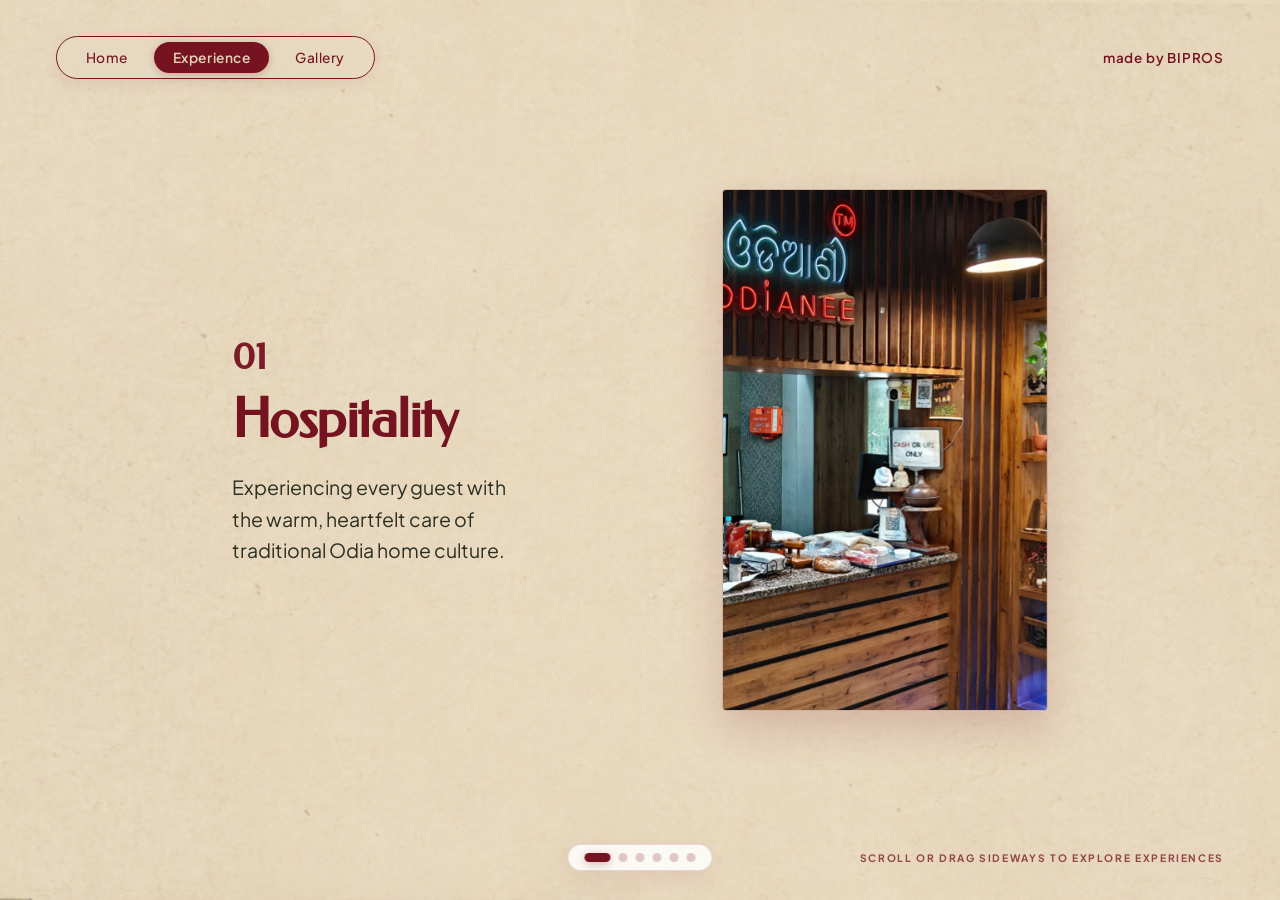
==== experience.html @ 998b528d "Launch Experience page and redirects Replaced the old Services flow with a new Experience page, upda" ====
<!DOCTYPE html>
<html lang="en">
<head>
  <meta charset="utf-8" />
  <meta name="viewport" content="width=device-width, initial-scale=1.0" />
  <title>Experience — ODIANEE Authentic Heritage Dining</title>
  <meta name="description" content="Discover ODIANEE's signature dining experiences, authentic Odia hospitality, heritage, art, and roots." />
  <link rel="icon" href="assets/logo.png" type="image/png" />

  <link rel="preconnect" href="https://fonts.googleapis.com" />
  <link href="https://fonts.googleapis.com/css2?family=Federo&family=Noto+Sans+Oriya:wght@400;500;600;700;800;900&family=Plus+Jakarta+Sans:wght@300;400;500;600;700;800&display=swap" rel="stylesheet" />

  <link rel="stylesheet" href="css/styles.css" />

  <script src="assets/libs/three.min.js"></script>
  <script src="assets/libs/gsap.min.js"></script>
  <script src="assets/libs/ScrollTrigger.min.js"></script>
</head>
<body>

  <header class="site-header">
    <div class="header-inner">
      <nav class="main-nav">
        <a href="index.html" class="nav-link" data-view="collection">Home</a>
        <a href="experience.html" class="nav-link active" data-view="history">Experience</a>
        <a href="gallery.html" class="nav-link" data-view="process">Gallery</a>
      </nav>
      <div class="header-credit">
        <a href="https://www.bipros.com/" target="_blank" rel="noopener noreferrer"><span>made by BIPROS</span></a>
      </div>
    </div>
  </header>

  <div id="app">
    
    <section id="view-history" class="view-layer active" aria-label="Experiences gallery">
      <div id="history-progress" class="history-progress"></div>

      <!-- 01: Hospitality -->
      <article class="scroll-section" data-index="0">
        <div class="section-wrapper">
          <div class="section-content">
            <p class="section-num">01</p>
            <div class="section-title-wrap">
              <h2 class="section-title">Hospitality</h2>
            </div>
            <div class="section-para-wrap">
              <p class="section-para">Experiencing every guest with the warm, heartfelt care of traditional Odia home culture.</p>
            </div>
          </div>
          <div class="section-image-box">
            <img class="section-img" src="assets/Middle/1.png" alt="Hospitality - ODIANEE" loading="eager" decoding="async" />
          </div>
        </div>
      </article>

      <!-- 02: Service -->
      <article class="scroll-section" data-index="1">
        <div class="section-wrapper">
          <div class="section-content">
            <p class="section-num">02</p>
            <div class="section-title-wrap">
              <h2 class="section-title">Service</h2>
            </div>
            <div class="section-para-wrap">
              <p class="section-para">Delivering attentive, seamless care rooted in genuine respect and comfort.</p>
            </div>
          </div>
          <div class="section-image-box">
            <img class="section-img" src="assets/Middle/2.png" alt="Service - ODIANEE" loading="lazy" decoding="async" />
          </div>
        </div>
      </article>

      <!-- 03: Heritage -->
      <article class="scroll-section" data-index="2">
        <div class="section-wrapper">
          <div class="section-content">
            <p class="section-num">03</p>
            <div class="section-title-wrap">
              <h2 class="section-title">Heritage</h2>
            </div>
            <div class="section-para-wrap">
              <p class="section-para">Celebrating centuries of Odia culinary traditions and cultural pride in every detail.</p>
            </div>
          </div>
          <div class="section-image-box">
            <img class="section-img" src="assets/Middle/3.png" alt="Heritage - ODIANEE" loading="lazy" decoding="async" />
          </div>
        </div>
      </article>

      <!-- 04: Art -->
      <article class="scroll-section" data-index="3">
        <div class="section-wrapper">
          <div class="section-content">
            <p class="section-num">04</p>
            <div class="section-title-wrap">
              <h2 class="section-title">Art</h2>
            </div>
            <div class="section-para-wrap">
              <p class="section-para">Showcasing the timeless beauty and rich artistic craftsmanship of Odisha.</p>
            </div>
          </div>
          <div class="section-image-box">
            <img class="section-img" src="assets/Middle/4.png" alt="Art - ODIANEE" loading="lazy" decoding="async" />
          </div>
        </div>
      </article>

      <!-- 05: Roots -->
      <article class="scroll-section" data-index="4">
        <div class="section-wrapper">
          <div class="section-content">
            <p class="section-num">05</p>
            <div class="section-title-wrap">
              <h2 class="section-title">Roots</h2>
            </div>
            <div class="section-para-wrap">
              <p class="section-para">Grounded in the authentic, earth-born flavors and age-old customs of the land.</p>
            </div>
          </div>
          <div class="section-image-box">
            <img class="section-img" src="assets/Middle/5.png" alt="Roots - ODIANEE" loading="lazy" decoding="async" />
          </div>
        </div>
      </article>

      <!-- 06: Coming Soon -->
      <article class="scroll-section" data-index="5">
        <div class="section-wrapper">
          <div class="section-content">
            <p class="section-num">06</p>
            <div class="section-title-wrap">
              <h2 class="section-title">Coming Soon...</h2>
            </div>
            <div class="section-para-wrap">
              <p class="section-para">Our journey of cultural revival continues to unfold. Stay tuned as we prepare to unveil our next immersive heritage chapter.</p>
            </div>
          </div>
          <div class="section-image-box section-image-empty">
            <div class="empty-frame-inner">
              <div class="empty-frame-corner top-left"></div>
              <div class="empty-frame-corner top-right"></div>
              <div class="empty-frame-corner bottom-left"></div>
              <div class="empty-frame-corner bottom-right"></div>
              <div class="empty-frame-icon-wrap">
                <svg viewBox="0 0 48 48" fill="none" xmlns="http://www.w3.org/2000/svg" style="width: 100%; height: 100%;">
                  <circle cx="24" cy="24" r="20" stroke="currentColor" stroke-width="1.5" stroke-dasharray="3 3"/>
                  <circle cx="24" cy="24" r="10" stroke="currentColor" stroke-width="1.2"/>
                  <circle cx="24" cy="24" r="3" fill="currentColor"/>
                  <path d="M24 4V44M4 24H44M10 10L38 38M10 38L38 10" stroke="currentColor" stroke-width="1" stroke-opacity="0.6"/>
                </svg>
              </div>
              <span class="empty-frame-tag">EXPERIENCE 06</span>
              <h3 class="empty-frame-title">Coming Soon</h3>
              <div class="empty-frame-divider"></div>
              <p class="empty-frame-sub">Curating our next heritage chapter</p>
            </div>
          </div>
        </div>
      </article>

    </section>
  </div>

  <nav class="experience-nav-pills" id="experience-nav-pills" aria-label="Experience slides">
    <button class="nav-pill-dot active" aria-label="01 Hospitality"></button>
    <button class="nav-pill-dot" aria-label="02 Service"></button>
    <button class="nav-pill-dot" aria-label="03 Heritage"></button>
    <button class="nav-pill-dot" aria-label="04 Art"></button>
    <button class="nav-pill-dot" aria-label="05 Roots"></button>
    <button class="nav-pill-dot" aria-label="06 Coming Soon"></button>
  </nav>

  <div id="transition-curtain" class="transition-curtain">
    <svg class="transition-svg" viewBox="0 0 100 100" preserveAspectRatio="none">
      <path id="transition-path" class="transition-path" d="M 0 0 Q 50 0 100 0 L 100 0 Q 50 0 0 0 Z"></path>
    </svg>
  </div>

  <div class="cursor-hint">Scroll or drag sideways to explore experiences</div>

  <script src="js/history.js"></script>
  <script src="js/transitions.js"></script>
  <script>
    window.addEventListener('DOMContentLoaded', () => {
      new HistoryView();
      new PageRouter();
    });
  </script>
</body>
</html>
---- css/styles.css ----
@import url('https://fonts.googleapis.com/css2?family=Federo&family=Noto+Sans+Oriya:wght@400;500;600;700;800;900&family=Plus+Jakarta+Sans:wght@300;400;500;600;700;800&display=swap');

:root {
  --primary: #761321;
  --primary-rgb: 118, 19, 33;
  --primary-dim: rgba(118, 19, 33, 0.45);
  --primary-hover: rgba(118, 19, 33, 0.75);
  --primary-light: rgba(118, 19, 33, 0.12);
  --accent-cream: #E4D3B5;
  --accent-red: #dd1d25;
  --bg-parchment: #e8dcc5;
  --font-heading: 'Federo', Georgia, serif;
  --font-para: 'Plus Jakarta Sans', -apple-system, BlinkMacSystemFont, 'Segoe UI', Roboto, sans-serif;
  --font-odia: 'Noto Sans Oriya', 'Plus Jakarta Sans', sans-serif;
}

* {
  box-sizing: border-box;
  margin: 0;
  padding: 0;
}

html, body {
  width: 100%;
  height: 100%;
  overflow: hidden;
  background-color: #e6d8bd;
  background-image: url('../assets/primary-bg.png');
  background-size: cover;
  background-position: center;
  background-repeat: no-repeat;
  background-attachment: fixed;
  color: var(--primary);
  font-family: var(--font-para);
  user-select: none;
  -webkit-font-smoothing: antialiased;
}

.font-heading {
  font-family: var(--font-heading);
}

.font-para {
  font-family: var(--font-para);
}

#app {
  position: relative;
  width: 100vw;
  height: 100vh;
  overflow: hidden;
  background: transparent;
}

#app::before {
  content: '';
  position: fixed;
  inset: 0;
  width: 100vw;
  height: 100vh;
  background-image: url('../assets/primary-bg.png');
  background-size: cover;
  background-position: center;
  background-repeat: no-repeat;
  z-index: -10;
  pointer-events: none;
}

.view-layer {
  position: absolute;
  inset: 0;
  width: 100vw;
  height: 100vh;
  opacity: 0;
  visibility: hidden;
  pointer-events: none;
  transition: opacity 0.4s ease, visibility 0.4s ease;
}

.view-layer.active {
  opacity: 1;
  visibility: visible;
  pointer-events: auto;
}

header.site-header {
  position: fixed;
  top: 0;
  left: 0;
  width: 100%;
  padding: 2rem 2rem;
  z-index: 60;
  pointer-events: none;
  color: var(--primary);
}

@media (min-width: 768px) {
  header.site-header {
    padding: 2.25rem 3.5rem;
  }
}

.header-inner {
  display: flex;
  align-items: center;
  justify-content: space-between;
}

nav.main-nav {
  pointer-events: auto;
  display: flex;
  align-items: center;
  gap: 0.35rem;
  padding: 0.28rem 0.5rem;
  border-radius: 9999px;
  background: rgba(232, 220, 197, 0.4);
  backdrop-filter: blur(8px);
  -webkit-backdrop-filter: blur(8px);
  border: 1px solid var(--primary);
  color: var(--primary);
  box-shadow: 0 4px 16px rgba(118, 19, 33, 0.08);
}

@media (min-width: 768px) {
  nav.main-nav {
    padding: 0.32rem 0.65rem;
    gap: 0.5rem;
  }
}

.nav-link {
  font-family: var(--font-para);
  font-size: 0.78rem;
  font-weight: 500;
  padding: 0.35rem 0.95rem;
  border-radius: 9999px;
  border: none;
  cursor: pointer;
  background: transparent;
  color: var(--primary);
  transition: all 0.3s cubic-bezier(0.16, 1, 0.3, 1);
  letter-spacing: 0.04em;
  text-decoration: none;
  display: inline-flex;
  align-items: center;
  justify-content: center;
}

@media (min-width: 768px) {
  .nav-link {
    font-size: 0.86rem;
    padding: 0.42rem 1.15rem;
  }
}

.nav-link:hover {
  background: rgba(255, 255, 255, 0.25);
  color: var(--primary);
}

.nav-link.active {
  background: var(--primary);
  color: var(--accent-cream);
  font-weight: 600;
  box-shadow: 0 2px 8px rgba(118, 19, 33, 0.25);
}

.header-credit {
  pointer-events: auto;
  font-family: var(--font-para);
  font-size: 0.84rem;
  letter-spacing: 0.06em;
  font-weight: 600;
  display: none;
}

@media (min-width: 640px) {
  .header-credit {
    display: flex;
    align-items: center;
  }
}

.header-credit a {
  color: var(--primary);
  text-decoration: none;
  cursor: pointer;
  transition: opacity 0.2s ease;
}

.header-credit a:hover {
  opacity: 0.75;
}

#view-collection {
  position: relative;
  width: 100vw;
  height: 100vh;
}

.canvas-bg {
  display: none !important;
}

#canvas-container {
  position: relative;
  width: 100%;
  height: 100%;
  overflow: hidden;
  z-index: 5;
  cursor: grab;
}

#canvas-container:active {
  cursor: grabbing;
}

#webgl-canvas {
  display: block;
  width: 100%;
  height: 100%;
}

.hero-wheel-backdrop {
  position: absolute;
  top: 50%;
  left: 50%;
  transform: translate(-50%, -50%);
  z-index: 2; 
  pointer-events: none;
  display: flex;
  align-items: center;
  justify-content: center;
  margin: 0;
  padding: 0;
  transition: opacity 0.45s cubic-bezier(0.16, 1, 0.3, 1), transform 0.45s cubic-bezier(0.16, 1, 0.3, 1);
  will-change: opacity, transform;
}

.hero-wheel-backdrop.hidden-hero {
  opacity: 0;
  transform: translate(-50%, -55%) scale(0.92);
  pointer-events: none;
}

.wheel-wrap {
  position: relative;
  display: flex;
  align-items: center;
  justify-content: center;
  margin: 0;
  padding: 0;
  animation: subtleFloat 6s ease-in-out infinite;
}

.center-chakra-wheel {
  display: block;
  width: min(810px, 130vw);
  height: min(810px, 130vw);
  aspect-ratio: 1 / 1;
  object-fit: contain;
  pointer-events: none;
  user-select: none;
  animation: slowChakraSpin 70s linear infinite;
  transform-origin: center center;
  opacity: 0.88;
  filter: drop-shadow(0 2px 16px rgba(118, 19, 33, 0.12));
  will-change: transform;
}

@media (min-width: 768px) {
  .center-chakra-wheel {
    width: min(1170px, 115vh);
    height: min(1170px, 115vh);
  }
}

@media (min-width: 1200px) {
  .center-chakra-wheel {
    width: min(1380px, 128vh);
    height: min(1380px, 128vh);
  }
}

@keyframes slowChakraSpin {
  from {
    transform: rotate(0deg);
  }
  to {
    transform: rotate(360deg);
  }
}

.center-hero {
  position: absolute;
  top: 50%;
  left: 50%;
  transform: translate(-50%, -50%);
  z-index: 20;
  text-align: center;
  pointer-events: none;
  display: flex;
  align-items: center;
  justify-content: center;
  transition: opacity 0.45s cubic-bezier(0.16, 1, 0.3, 1), transform 0.45s cubic-bezier(0.16, 1, 0.3, 1);
  will-change: opacity, transform;
}

.center-hero.hidden-hero {
  opacity: 0;
  transform: translate(-50%, -55%) scale(0.92);
  pointer-events: none;
}

.logo-wrap {
  position: relative;
  display: flex;
  align-items: center;
  justify-content: center;
  animation: subtleFloat 6s ease-in-out infinite;
}

@keyframes subtleFloat {
  0%, 100% { transform: translateY(0); }
  50% { transform: translateY(-6px); }
}

.logo-interactive {
  position: relative;
  display: block;
  line-height: 0;
}

.restaurant-logo {
  display: block;
  max-width: 380px;
  width: 78vw;
  height: auto;
  object-fit: contain;
  filter: drop-shadow(0 10px 32px rgba(118, 19, 33, 0.18));
  user-select: none;
  pointer-events: none;
  transition: transform 0.4s ease;
}

@media (min-width: 768px) {
  .restaurant-logo {
    max-width: 560px;
    width: 48vw;
  }
}

@media (min-width: 1200px) {
  .restaurant-logo {
    max-width: 680px;
    width: 42vw;
  }
}

.logo-svg-overlay {
  position: absolute;
  inset: 0;
  width: 100%;
  height: 100%;
  pointer-events: none;
  overflow: visible;
}

.marching-ants-stroke {
  fill: none;
  stroke: var(--primary);
  stroke-width: 4.5px;
  stroke-linecap: round;
  stroke-linejoin: round;
  stroke-dasharray: 8 8;
  animation: marchingAnts 24s linear infinite;
  opacity: 0.92;
}

@keyframes marchingAnts {
  to {
    stroke-dashoffset: -320;
  }
}

.animated-red-dot {
  transform-origin: 310px 450px;
  animation: redDotTravel 2s cubic-bezier(0.4, 0, 0.2, 1) infinite alternate;
  filter: drop-shadow(0 2px 6px rgba(227, 30, 36, 0.35));
}

@keyframes redDotTravel {
  0%, 15% {
    transform: translate(0px, 0px);
  }
  85%, 100% {
    transform: translate(56px, 0px);
  }
}

.hero-subtitle {
  position: absolute;
  top: calc(100% + 0.6rem);
  left: 50%;
  transform: translateX(-50%);
  white-space: nowrap;
  font-family: var(--font-odia);
  font-size: 1.45rem;
  font-weight: 800;
  letter-spacing: normal;
  word-spacing: 0.35rem;
  color: var(--primary);
  opacity: 0.98;
  text-shadow: 0 1px 3px rgba(255, 255, 255, 0.6);
  pointer-events: none;
}

@media (min-width: 768px) {
  .hero-subtitle {
    font-size: 1.85rem;
    letter-spacing: normal;
    word-spacing: 0.45rem;
    top: calc(100% + 0.85rem);
  }
}

.bottom-controls {
  position: absolute;
  bottom: 2rem;
  left: 2rem;
  z-index: 25;
  width: auto;
  pointer-events: none;
  transition: opacity 0.3s ease;
}

@media (min-width: 768px) {
  .bottom-controls {
    bottom: 2.25rem;
    left: 3.5rem;
  }
}

.bottom-controls.hidden-controls {
  opacity: 0;
  pointer-events: none;
}

.view-switcher-pill {
  pointer-events: auto;
  display: flex;
  align-items: center;
  gap: 0.35rem;
  padding: 0.28rem 0.5rem;
  border-radius: 9999px;
  background: rgba(232, 220, 197, 0.4);
  backdrop-filter: blur(8px);
  -webkit-backdrop-filter: blur(8px);
  border: 1px solid var(--primary);
  color: var(--primary);
  box-shadow: 0 4px 16px rgba(118, 19, 33, 0.08);
}

@media (min-width: 768px) {
  .view-switcher-pill {
    padding: 0.32rem 0.65rem;
    gap: 0.5rem;
  }
}

.view-label {
  font-family: var(--font-para);
  font-size: 0.72rem;
  font-weight: 600;
  padding-left: 0.35rem;
  padding-right: 0.15rem;
  letter-spacing: 0.04em;
  white-space: nowrap;
}

@media (min-width: 768px) {
  .view-label {
    font-size: 0.82rem;
  }
}

.view-btn {
  font-family: var(--font-para);
  font-size: 0.76rem;
  padding: 0.32rem 0.75rem;
  border-radius: 9999px;
  border: none;
  cursor: pointer;
  background: transparent;
  color: var(--primary);
  transition: all 0.3s cubic-bezier(0.16, 1, 0.3, 1);
  letter-spacing: 0.04em;
  display: inline-flex;
  align-items: center;
  gap: 0.35rem;
}

@media (min-width: 768px) {
  .view-btn {
    font-size: 0.82rem;
    padding: 0.38rem 0.95rem;
  }
}

.view-btn svg.view-icon {
  width: 15px;
  height: 15px;
  stroke: currentColor;
  flex-shrink: 0;
}

.view-btn:hover {
  background: rgba(255, 255, 255, 0.25);
}

.view-btn.active {
  background: var(--primary);
  color: var(--accent-cream);
  font-weight: 600;
  box-shadow: 0 2px 8px rgba(118, 19, 33, 0.25);
}

.detail-modal {
  position: fixed;
  inset: 0;
  z-index: 55;
  color: var(--primary);
  display: flex;
  flex-direction: column;
  padding: 1.5rem;
  pointer-events: none;
  opacity: 0;
  visibility: hidden;
  transition: opacity 0.4s ease, visibility 0.4s ease;
}

@media (min-width: 768px) {
  .detail-modal {
    padding: 2.5rem 3.5rem;
  }
}

.detail-modal.active {
  opacity: 1;
  visibility: visible;
  pointer-events: auto;
}

.detail-close-btn {
  align-self: flex-end;
  margin-top: 4.5rem;
  margin-right: 0.5rem;
  font-family: var(--font-para);
  font-size: 0.85rem;
  letter-spacing: 0.2em;
  text-transform: uppercase;
  color: var(--primary);
  background: transparent;
  border: none;
  cursor: pointer;
  opacity: 0.75;
  transition: opacity 0.25s ease, transform 0.25s ease;
  pointer-events: auto;
  display: flex;
  align-items: center;
  gap: 0.5rem;
}

@media (min-width: 768px) {
  .detail-close-btn {
    margin-top: 3.5rem;
    margin-right: 1.5rem;
    font-size: 0.9rem;
  }
}

.detail-close-btn:hover {
  opacity: 1;
  transform: translateX(-2px);
}

.detail-body {
  height: 100%;
  width: 100%;
  display: flex;
  flex-direction: column;
  justify-content: flex-end;
  gap: 1.5rem;
  pointer-events: auto;
  padding-bottom: 2.5rem;
}

@media (min-width: 768px) {
  .detail-body {
    flex-direction: row;
    align-items: flex-end;
    justify-content: space-between;
    padding-bottom: 3rem;
    gap: 2rem;
  }
}

.detail-title-col {
  width: 100%;
  max-width: 500px;
}

.detail-meta-badge {
  display: inline-block;
  font-family: var(--font-para);
  font-size: 0.72rem;
  letter-spacing: 0.15em;
  text-transform: uppercase;
  color: var(--primary-dim);
  margin-bottom: 0.5rem;
  border-bottom: 1px solid rgba(118, 19, 33, 0.25);
  padding-bottom: 0.2rem;
}

.detail-title {
  font-family: var(--font-heading);
  font-size: 2.4rem;
  font-weight: 600;
  line-height: 1.15;
  margin-bottom: 0.75rem;
  color: var(--primary);
  letter-spacing: -0.01em;
}

@media (min-width: 768px) {
  .detail-title {
    font-size: 3.6rem;
  }
}

.detail-tags {
  display: flex;
  flex-wrap: wrap;
  gap: 0.4rem;
  margin-top: 0.5rem;
}

.detail-tag {
  font-family: var(--font-para);
  font-size: 0.75rem;
  font-weight: 600;
  padding: 0.25rem 0.75rem;
  border-radius: 9999px;
  background: rgba(118, 19, 33, 0.1);
  color: var(--primary);
  letter-spacing: 0.05em;
}

.detail-desc-col {
  width: 100%;
  max-width: 500px;
}

.detail-desc {
  font-family: var(--font-para);
  font-size: 0.95rem;
  font-weight: 400;
  line-height: 1.65;
  color: #22281b;
  text-align: justify;
  text-wrap: balance;
  background: rgba(232, 220, 197, 0.55);
  backdrop-filter: blur(8px);
  -webkit-backdrop-filter: blur(8px);
  padding: 1.1rem 1.4rem;
  border-radius: 12px;
  border: 1px solid rgba(118, 19, 33, 0.15);
}

@media (min-width: 768px) {
  .detail-desc {
    font-size: 1.02rem;
    padding: 1.3rem 1.65rem;
  }
}

#view-history {
  display: flex;
  width: 100vw;
  height: 100vh;
  overflow-x: auto;
  overflow-y: hidden;
  scrollbar-width: none;
  -ms-overflow-style: none;
  cursor: grab;
  user-select: none;
  -webkit-user-select: none;
  touch-action: pan-y pinch-zoom;
  scroll-behavior: auto !important;
}

#view-history.is-dragging {
  cursor: grabbing !important;
}

#view-history.is-dragging * {
  user-select: none !important;
  -webkit-user-drag: none;
}

#view-history::-webkit-scrollbar {
  display: none;
}

.history-bg {
  display: none !important;
}

.scroll-section {
  min-width: 100vw;
  width: 100vw;
  height: 100vh;
  flex-shrink: 0;
  display: flex;
  align-items: center;
  justify-content: center;
  padding: 2rem 1.5rem;
  position: relative;
  contain: layout style paint;
}

@media (min-width: 768px) {
  .scroll-section {
    padding: 2rem 6rem;
  }
}

.section-wrapper {
  width: 85%;
  height: 100%;
  display: flex;
  flex-direction: column;
  align-items: center;
  justify-content: center;
  gap: 2rem;
}

@media (min-width: 768px) {
  .section-wrapper {
    width: 75%;
    flex-direction: row;
    justify-content: space-between;
    gap: 3rem;
  }
}

.section-content {
  width: 100%;
}

@media (min-width: 768px) {
  .section-content {
    width: 48%;
  }
}

.section-num {
  color: var(--primary);
  font-family: var(--font-heading);
  font-size: 2.4rem;
  font-weight: 600;
  margin-bottom: 0.5rem;
  opacity: 0.95;
}

.section-title-wrap {
  overflow: hidden;
}

.section-title {
  color: var(--primary);
  font-family: var(--font-heading);
  font-size: 2rem;
  font-weight: 600;
  line-height: 1.2;
  letter-spacing: -0.01em;
  margin-bottom: 1.25rem;
}

@media (min-width: 768px) {
  .section-title {
    font-size: 3.4rem;
  }
}

.section-para-wrap {
  overflow: hidden;
}

.section-para {
  color: #22281b;
  font-family: var(--font-para);
  font-size: 1.05rem;
  font-weight: 400;
  line-height: 1.6;
  text-wrap: balance;
  opacity: 0.95;
}

@media (min-width: 768px) {
  .section-para {
    font-size: 1.22rem;
  }
}

.section-image-box {
  width: 100%;
  height: 45vh;
  border-radius: 4px;
  overflow: hidden;
  box-shadow: 0 16px 40px rgba(118, 19, 33, 0.18);
  border: 1px solid rgba(118, 19, 33, 0.15);
  background: rgba(118, 19, 33, 0.05);
  position: relative;
}

@media (min-width: 768px) {
  .section-image-box {
    width: 40%;
    height: 58vh;
  }
}

.section-img {
  width: 100%;
  height: 100%;
  object-fit: cover;
  transition: transform 0.6s cubic-bezier(0.16, 1, 0.3, 1);
  will-change: transform;
  transform: translateZ(0);
}

.section-image-box:hover .section-img {
  transform: scale(1.04);
}

/* 6th Empty Frame: Coming Soon */
.section-image-box.section-image-empty {
  display: flex;
  align-items: center;
  justify-content: center;
  background: radial-gradient(circle at center, rgba(118, 19, 33, 0.03) 0%, rgba(200, 150, 80, 0.08) 100%), #faf6f0;
  border: 1.5px dashed rgba(118, 19, 33, 0.32);
  padding: 1.25rem;
}

.empty-frame-inner {
  width: 100%;
  height: 100%;
  border: 1px solid rgba(118, 19, 33, 0.22);
  border-radius: 3px;
  display: flex;
  flex-direction: column;
  align-items: center;
  justify-content: center;
  padding: 2rem 1.5rem;
  text-align: center;
  position: relative;
  background: rgba(255, 255, 255, 0.72);
  box-shadow: inset 0 0 32px rgba(118, 19, 33, 0.04);
  transition: transform 0.5s cubic-bezier(0.16, 1, 0.3, 1), border-color 0.4s ease, box-shadow 0.4s ease;
}

.section-image-box.section-image-empty:hover .empty-frame-inner {
  transform: scale(1.02);
  border-color: rgba(118, 19, 33, 0.48);
  box-shadow: inset 0 0 45px rgba(118, 19, 33, 0.09);
}

.empty-frame-corner {
  position: absolute;
  width: 14px;
  height: 14px;
  border-color: var(--primary);
  opacity: 0.65;
}
.empty-frame-corner.top-left { top: 8px; left: 8px; border-top: 2px solid; border-left: 2px solid; }
.empty-frame-corner.top-right { top: 8px; right: 8px; border-top: 2px solid; border-right: 2px solid; }
.empty-frame-corner.bottom-left { bottom: 8px; left: 8px; border-bottom: 2px solid; border-left: 2px solid; }
.empty-frame-corner.bottom-right { bottom: 8px; right: 8px; border-bottom: 2px solid; border-right: 2px solid; }

.empty-frame-icon-wrap {
  width: 58px;
  height: 58px;
  margin-bottom: 1.1rem;
  color: var(--primary);
  opacity: 0.8;
  animation: slowChakraSpin 40s linear infinite;
  transform-origin: center center;
}

.empty-frame-tag {
  font-family: var(--font-heading);
  font-size: 0.72rem;
  font-weight: 700;
  letter-spacing: 0.22em;
  text-transform: uppercase;
  color: var(--primary);
  opacity: 0.7;
  margin-bottom: 0.5rem;
}

.empty-frame-title {
  font-family: var(--font-heading);
  font-size: 2.2rem;
  font-weight: 600;
  color: var(--primary);
  letter-spacing: -0.01em;
  margin-bottom: 0.5rem;
}

@media (min-width: 768px) {
  .empty-frame-title {
    font-size: 2.8rem;
  }
}

.empty-frame-divider {
  width: 44px;
  height: 1.5px;
  background: var(--primary);
  opacity: 0.35;
  margin: 0.75rem auto 0.75rem auto;
}

.empty-frame-sub {
  font-family: var(--font-para);
  font-size: 0.92rem;
  color: #524d45;
  letter-spacing: 0.03em;
  max-width: 240px;
  line-height: 1.45;
}

/* Experience Navigation Dots */
.experience-nav-pills {
  position: fixed;
  bottom: 1.8rem;
  left: 50%;
  transform: translateX(-50%);
  display: flex;
  align-items: center;
  gap: 8px;
  padding: 8px 16px;
  border-radius: 40px;
  background: rgba(255, 255, 255, 0.85);
  backdrop-filter: blur(14px);
  -webkit-backdrop-filter: blur(14px);
  border: 1px solid rgba(118, 19, 33, 0.16);
  box-shadow: 0 8px 24px rgba(118, 19, 33, 0.08);
  z-index: 55;
  pointer-events: all;
}

.nav-pill-dot {
  width: 9px;
  height: 9px;
  border-radius: 50%;
  background: rgba(118, 19, 33, 0.22);
  border: none;
  padding: 0;
  cursor: pointer;
  transition: all 0.35s cubic-bezier(0.16, 1, 0.3, 1);
  outline: none;
}

.nav-pill-dot:hover {
  background: rgba(118, 19, 33, 0.6);
  transform: scale(1.2);
}

.nav-pill-dot.active {
  width: 26px;
  border-radius: 12px;
  background: var(--primary);
  box-shadow: 0 2px 8px rgba(118, 19, 33, 0.3);
}

.history-progress {
  position: fixed;
  bottom: 0;
  left: 0;
  height: 3px;
  background: var(--primary);
  z-index: 60;
  width: 0%;
  transition: width 0.1s ease-out;
}

#view-process {
  position: relative;
  width: 100vw;
  height: 100vh;
  overflow-y: auto;
  overflow-x: hidden;
  background-color: transparent;
  color: #1c1a17;
  scrollbar-width: thin;
}

.process-bg {
  display: none !important;
}

.process-container {
  position: relative;
  width: 100%;
  min-height: 700vh; 
}

.process-pin-wrapper {
  position: sticky;
  top: 0;
  left: 0;
  width: 100vw;
  height: 100vh;
  display: flex;
  align-items: center;
  justify-content: center;
  overflow: hidden;
}

.process-main {
  width: 90%;
  height: 100%;
  display: flex;
  flex-direction: column;
  justify-content: center;
  color: var(--primary);
}

@media (min-width: 768px) {
  .process-main {
    width: 82%;
    flex-direction: row;
    align-items: center;
  }
}

.process-text-col {
  width: 100%;
  height: 48%;
  display: flex;
  flex-direction: column;
  justify-content: center;
  padding: 1.5rem 1rem;
  position: relative;
}

@media (min-width: 768px) {
  .process-text-col {
    width: 50%;
    height: 100%;
    padding: 2rem 4rem;
  }
}

.process-main-title {
  font-family: var(--font-heading);
  font-size: 2.2rem;
  font-weight: 600;
  margin-bottom: 1.5rem;
  color: var(--primary);
}

@media (min-width: 768px) {
  .process-main-title {
    font-size: 3.4rem;
    margin-bottom: 2rem;
  }
}

.dynamic-text-stage {
  position: relative;
  height: 60%;
  width: 100%;
}

.dynamic-text-item {
  position: absolute;
  top: 50%;
  left: 0;
  transform: translateY(-50%);
  width: 100%;
  display: flex;
  flex-direction: column;
  gap: 0.6rem;
  padding-right: 1.5rem;
  opacity: 0;
  pointer-events: none;
  transition: opacity 0.4s ease, transform 0.4s ease;
}

.dynamic-text-item.active {
  opacity: 1;
  pointer-events: auto;
  transform: translateY(-50%);
}

.dynamic-step-label {
  font-family: var(--font-para);
  font-size: 0.95rem;
  font-weight: 600;
  letter-spacing: 0.2em;
  color: var(--primary);
}

@media (min-width: 768px) {
  .dynamic-step-label {
    font-size: 1.15rem;
  }
}

.dynamic-step-title {
  font-family: var(--font-heading);
  font-size: 1.5rem;
  font-weight: 600;
  line-height: 1.15;
  letter-spacing: -0.01em;
  color: var(--primary);
}

@media (min-width: 768px) {
  .dynamic-step-title {
    font-size: 2.1rem;
  }
}

.dynamic-step-desc {
  font-family: var(--font-para);
  font-size: 0.92rem;
  font-weight: 400;
  line-height: 1.6;
  color: #22281b;
  text-wrap: balance;
  opacity: 0.95;
}

@media (min-width: 768px) {
  .dynamic-step-desc {
    font-size: 1.05rem;
  }
}

.process-cards-col {
  width: 100%;
  height: 48%;
  display: flex;
  align-items: center;
  justify-content: center;
  padding: 1rem;
}

@media (min-width: 768px) {
  .process-cards-col {
    width: 50%;
    height: 100%;
    padding: 3rem;
  }
}

.cards-stage {
  position: relative;
  width: 100%;
  max-width: 440px;
  height: 90%;
  max-height: 68vh;
  border-radius: 8px;
  overflow: hidden;
  box-shadow: 0 20px 48px rgba(118, 19, 33, 0.22);
}

.stack-card {
  position: absolute;
  inset: 0;
  width: 100%;
  height: 100%;
  overflow: hidden;
  will-change: transform;
}

.stack-card-img {
  position: relative;
  width: 100%;
  height: 100%;
  object-fit: cover;
  pointer-events: none;
  transform-origin: center;
}

.stack-card-overlay {
  position: absolute;
  inset: 0;
  background: linear-gradient(to top, rgba(0,0,0,0.45) 0%, rgba(0,0,0,0) 40%, rgba(0,0,0,0) 100%);
  pointer-events: none;
}

.transition-curtain {
  position: fixed;
  inset: 0;
  width: 100vw;
  height: 100vh;
  z-index: 9999;
  pointer-events: none;
}

.transition-svg {
  width: 100%;
  height: 100%;
  display: block;
}

.transition-path {
  fill: var(--primary);
}

.cursor-hint {
  position: fixed;
  bottom: 2rem;
  right: 2rem;
  font-family: var(--font-para);
  font-size: 0.64rem;
  font-weight: 700;
  letter-spacing: 0.16em;
  color: var(--primary);
  opacity: 0.75;
  text-transform: uppercase;
  z-index: 40;
  pointer-events: none;
  display: none;
}

@media (min-width: 768px) {
  .cursor-hint {
    display: block;
    bottom: 2.25rem;
    right: 3.5rem;
  }
}
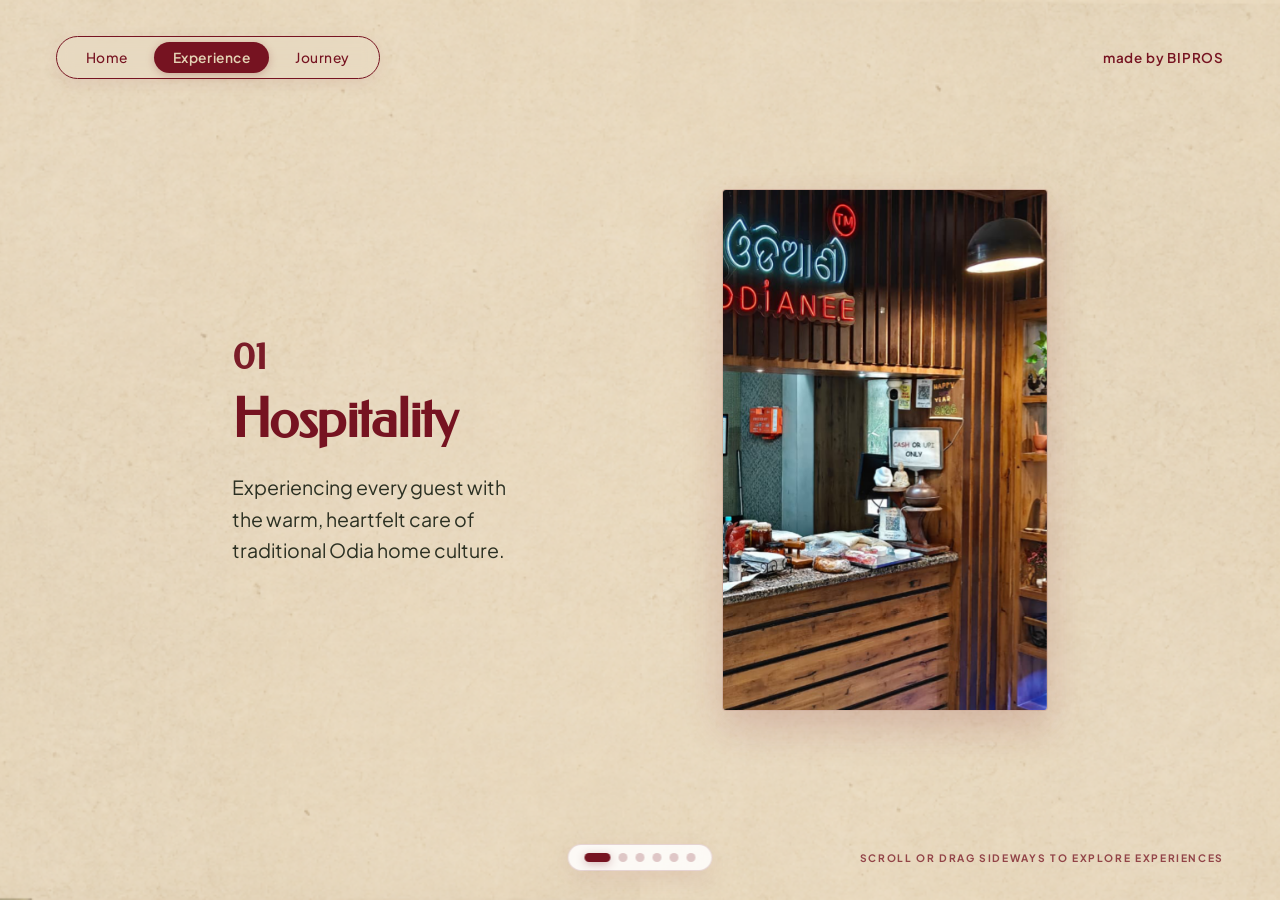
==== commit 1bda9567: "Redesign journey landing experience Reworked the process/gallery section into a cinematic 6-slide jo" ====
--- a/experience.html
+++ b/experience.html
@@ -23,7 +23,7 @@
       <nav class="main-nav">
         <a href="index.html" class="nav-link" data-view="collection">Home</a>
         <a href="experience.html" class="nav-link active" data-view="history">Experience</a>
-        <a href="gallery.html" class="nav-link" data-view="process">Gallery</a>
+        <a href="gallery.html" class="nav-link" data-view="process">Journey</a>
       </nav>
       <div class="header-credit">
         <a href="https://www.bipros.com/" target="_blank" rel="noopener noreferrer"><span>made by BIPROS</span></a>
--- a/css/styles.css
+++ b/css/styles.css
@@ -1015,7 +1015,7 @@
 .process-container {
   position: relative;
   width: 100%;
-  min-height: 700vh; 
+  min-height: 650vh; 
 }
 
 .process-pin-wrapper {
@@ -1028,181 +1028,448 @@
   align-items: center;
   justify-content: center;
   overflow: hidden;
-}
-
-.process-main {
-  width: 90%;
+  padding: 1.25rem;
+}
+
+@media (min-width: 768px) {
+  .process-pin-wrapper {
+    padding: 2.5rem 3.5rem;
+  }
+}
+
+/* ============================================================
+   16:9 CENTRAL THEATRE BOX
+   ============================================================ */
+.journey-theatre-box {
+  position: relative;
+  width: min(88vw, 1100px);
+  aspect-ratio: 16 / 9;
+  max-height: 76vh;
+  max-width: calc(76vh * 16 / 9);
+  margin: auto;
+  border-radius: 14px;
+  overflow: hidden;
+  display: flex;
+  align-items: center;
+  justify-content: center;
+  box-shadow: 
+    0 24px 70px rgba(118, 19, 33, 0.22),
+    0 4px 20px rgba(0, 0, 0, 0.08),
+    0 0 0 1px rgba(184, 134, 11, 0.4),
+    inset 0 0 0 1px rgba(255, 255, 255, 0.65),
+    inset 0 0 60px rgba(253, 246, 237, 0.5);
+  background: radial-gradient(ellipse at 50% 45%, rgba(255, 253, 249, 0.98) 0%, rgba(246, 238, 226, 0.95) 100%);
+  backdrop-filter: blur(24px);
+  -webkit-backdrop-filter: blur(24px);
+  transform: scale(0.95);
+  transition: transform 0.35s cubic-bezier(0.16, 1, 0.3, 1), box-shadow 0.35s ease, border-radius 0.35s ease;
+  will-change: transform;
+}
+
+/* Heritage brass corner filigrees */
+.theatre-corner {
+  position: absolute;
+  width: 26px;
+  height: 26px;
+  pointer-events: none;
+  z-index: 15;
+  border-color: rgba(184, 134, 11, 0.6);
+  border-style: solid;
+}
+
+.theatre-corner.top-left {
+  top: 14px;
+  left: 14px;
+  border-width: 2px 0 0 2px;
+}
+
+.theatre-corner.top-right {
+  top: 14px;
+  right: 14px;
+  border-width: 2px 2px 0 0;
+}
+
+.theatre-corner.bottom-left {
+  bottom: 14px;
+  left: 14px;
+  border-width: 0 0 2px 2px;
+}
+
+.theatre-corner.bottom-right {
+  bottom: 14px;
+  right: 14px;
+  border-width: 0 2px 2px 0;
+}
+
+/* Ambient Sacred Chakra watermark */
+.theatre-watermark {
+  position: absolute;
+  inset: 0;
+  display: flex;
+  align-items: center;
+  justify-content: center;
+  pointer-events: none;
+  z-index: 1;
+  overflow: hidden;
+  opacity: 0.04;
+}
+
+.theatre-watermark-img {
+  width: min(720px, 92%);
+  height: auto;
+  aspect-ratio: 1 / 1;
+  animation: slowChakraSpin 180s linear infinite;
+}
+
+@keyframes slowChakraSpin {
+  from { transform: rotate(0deg); }
+  to { transform: rotate(360deg); }
+}
+
+/* Slides Stage */
+.theatre-slides-stage {
+  position: relative;
+  width: 100%;
   height: 100%;
-  display: flex;
-  flex-direction: column;
-  justify-content: center;
-  color: var(--primary);
-}
-
-@media (min-width: 768px) {
-  .process-main {
-    width: 82%;
-    flex-direction: row;
-    align-items: center;
-  }
-}
-
-.process-text-col {
-  width: 100%;
-  height: 48%;
-  display: flex;
-  flex-direction: column;
-  justify-content: center;
-  padding: 1.5rem 1rem;
-  position: relative;
-}
-
-@media (min-width: 768px) {
-  .process-text-col {
-    width: 50%;
-    height: 100%;
-    padding: 2rem 4rem;
-  }
-}
-
-.process-main-title {
-  font-family: var(--font-heading);
-  font-size: 2.2rem;
-  font-weight: 600;
-  margin-bottom: 1.5rem;
-  color: var(--primary);
-}
-
-@media (min-width: 768px) {
-  .process-main-title {
-    font-size: 3.4rem;
-    margin-bottom: 2rem;
-  }
-}
-
-.dynamic-text-stage {
-  position: relative;
-  height: 60%;
-  width: 100%;
-}
-
-.dynamic-text-item {
+  z-index: 5;
+  overflow: hidden;
+}
+
+.journey-slide {
   position: absolute;
-  top: 50%;
-  left: 0;
-  transform: translateY(-50%);
-  width: 100%;
-  display: flex;
-  flex-direction: column;
-  gap: 0.6rem;
-  padding-right: 1.5rem;
+  inset: 0;
+  width: 100%;
+  height: 100%;
+  display: flex;
+  align-items: center;
+  justify-content: center;
+  text-align: center;
+  padding: 1.5rem 1.8rem;
   opacity: 0;
   pointer-events: none;
-  transition: opacity 0.4s ease, transform 0.4s ease;
-}
-
-.dynamic-text-item.active {
+  transform: translate3d(0, 40px, 0) scale(0.96);
+  will-change: transform, opacity;
+}
+
+@media (min-width: 768px) {
+  .journey-slide {
+    padding: 2.5rem 3.5rem;
+  }
+}
+
+.journey-slide.active {
   opacity: 1;
   pointer-events: auto;
-  transform: translateY(-50%);
-}
-
-.dynamic-step-label {
-  font-family: var(--font-para);
+  transform: translate3d(0, 0, 0) scale(1);
+}
+
+.slide-content-wrap {
+  width: 100%;
+  max-width: 780px;
+  display: flex;
+  flex-direction: column;
+  align-items: center;
+  justify-content: center;
+  gap: 1.1rem;
+}
+
+/* Narrative Typography (No Numbers) */
+.journey-hero-heading {
+  font-family: var(--font-heading);
+  font-size: clamp(2.1rem, 4.8vw, 4.2rem);
+  font-weight: 500;
+  letter-spacing: 0.04em;
+  line-height: 1.18;
+  color: var(--primary);
+  margin: 0;
+  text-wrap: balance;
+  text-shadow: 0 2px 20px rgba(118, 19, 33, 0.08);
+}
+
+.journey-hero-heading.accent {
+  font-size: clamp(2.5rem, 5.8vw, 5rem);
+  letter-spacing: 0.06em;
+}
+
+/* Decorative filigree flourish lines */
+.slide-ornament-line {
+  display: flex;
+  align-items: center;
+  justify-content: center;
+  gap: 12px;
+  width: 100%;
+  max-width: 260px;
+  opacity: 0.7;
+}
+
+.line-wing {
+  height: 1px;
+  flex: 1;
+  background: linear-gradient(to right, transparent, rgba(184, 134, 11, 0.75), transparent);
+}
+
+.ornament-diamond {
+  width: 6px;
+  height: 6px;
+  background: #d4af37;
+  transform: rotate(45deg);
+  box-shadow: 0 0 8px rgba(212, 175, 55, 0.6);
+}
+
+/* 5th Slide: Logo Display */
+.logo-slide-content {
+  gap: 0.85rem;
+}
+
+.journey-logo-stage {
+  position: relative;
+  display: flex;
+  align-items: center;
+  justify-content: center;
+}
+
+.journey-logo-glow {
+  position: absolute;
+  width: 220px;
+  height: 140px;
+  background: radial-gradient(ellipse at center, rgba(227, 30, 36, 0.24) 0%, rgba(212, 175, 55, 0.16) 50%, transparent 75%);
+  filter: blur(28px);
+  pointer-events: none;
+  animation: logoPulse 4s ease-in-out infinite alternate;
+}
+
+@keyframes logoPulse {
+  0% { transform: scale(0.9); opacity: 0.6; }
+  100% { transform: scale(1.18); opacity: 1; }
+}
+
+.journey-brand-logo {
+  position: relative;
+  z-index: 2;
+  width: clamp(210px, 30vw, 340px);
+  height: auto;
+  display: block;
+  filter: drop-shadow(0 8px 24px rgba(118, 19, 33, 0.18));
+}
+
+.journey-odia-motto {
+  font-family: var(--font-odia);
+  font-size: clamp(1.2rem, 2.2vw, 1.7rem);
+  font-weight: 700;
+  letter-spacing: 0.08em;
+  color: #dd1d25;
+  margin: 0;
+}
+
+.journey-heritage-caption {
+  font-family: var(--font-para);
+  font-size: clamp(0.72rem, 1.1vw, 0.92rem);
+  font-weight: 600;
+  letter-spacing: 0.22em;
+  text-transform: uppercase;
+  color: var(--primary);
+  opacity: 0.85;
+}
+
+/* 6th Slide: Contacts Display with Hyperlinks */
+.contacts-slide-content {
+  gap: 1.1rem;
+  max-width: 820px;
+}
+
+.contacts-header-wrap {
+  display: flex;
+  flex-direction: column;
+  align-items: center;
+  gap: 0.25rem;
+}
+
+.contacts-eyebrow {
+  font-family: var(--font-para);
+  font-size: clamp(0.64rem, 0.9vw, 0.74rem);
+  font-weight: 700;
+  letter-spacing: 0.24em;
+  text-transform: uppercase;
+  color: #b8860b;
+}
+
+.contacts-headline {
+  font-family: var(--font-heading);
+  font-size: clamp(1.6rem, 3.4vw, 2.7rem);
+  font-weight: 600;
+  letter-spacing: 0.03em;
+  color: var(--primary);
+  margin: 0;
+}
+
+.contacts-links-grid {
+  display: grid;
+  grid-template-columns: 1fr;
+  gap: 0.75rem;
+  width: 100%;
+  max-width: 740px;
+}
+
+@media (min-width: 600px) {
+  .contacts-links-grid {
+    grid-template-columns: repeat(3, 1fr);
+    gap: 0.9rem;
+  }
+}
+
+.contact-hyperlink-card {
+  position: relative;
+  display: flex;
+  align-items: center;
+  gap: 0.75rem;
+  padding: 0.85rem 1rem;
+  border-radius: 10px;
+  background: rgba(255, 255, 255, 0.82);
+  border: 1px solid rgba(184, 134, 11, 0.35);
+  box-shadow: 0 4px 18px rgba(118, 19, 33, 0.08);
+  text-decoration: none;
+  color: var(--primary);
+  transition: all 0.28s cubic-bezier(0.16, 1, 0.3, 1);
+  overflow: hidden;
+  cursor: pointer;
+}
+
+.contact-hyperlink-card:hover {
+  transform: translateY(-3px);
+  background: #ffffff;
+  border-color: rgba(184, 134, 11, 0.8);
+  box-shadow: 0 10px 28px rgba(118, 19, 33, 0.16), 0 0 16px rgba(212, 175, 55, 0.22);
+}
+
+.contact-hyperlink-card:active {
+  transform: translateY(0);
+}
+
+.card-icon-wrap {
+  display: flex;
+  align-items: center;
+  justify-content: center;
+  width: 36px;
+  height: 36px;
+  border-radius: 8px;
+  background: rgba(118, 19, 33, 0.08);
+  color: var(--primary);
+  flex-shrink: 0;
+  transition: all 0.25s ease;
+}
+
+.contact-hyperlink-card:hover .card-icon-wrap {
+  background: var(--primary);
+  color: #fff;
+}
+
+.card-text-wrap {
+  display: flex;
+  flex-direction: column;
+  align-items: flex-start;
+  text-align: left;
+  flex: 1;
+  min-width: 0;
+}
+
+.card-action-title {
+  font-family: var(--font-heading);
+  font-size: 1.02rem;
+  font-weight: 600;
+  color: var(--primary);
+  line-height: 1.2;
+}
+
+.card-action-meta {
+  font-family: var(--font-para);
+  font-size: 0.65rem;
+  font-weight: 500;
+  color: #555;
+  white-space: nowrap;
+  overflow: hidden;
+  text-overflow: ellipsis;
+  max-width: 100%;
+}
+
+.card-arrow-icon {
   font-size: 0.95rem;
-  font-weight: 600;
-  letter-spacing: 0.2em;
-  color: var(--primary);
-}
-
-@media (min-width: 768px) {
-  .dynamic-step-label {
-    font-size: 1.15rem;
-  }
-}
-
-.dynamic-step-title {
-  font-family: var(--font-heading);
-  font-size: 1.5rem;
-  font-weight: 600;
-  line-height: 1.15;
-  letter-spacing: -0.01em;
-  color: var(--primary);
-}
-
-@media (min-width: 768px) {
-  .dynamic-step-title {
-    font-size: 2.1rem;
-  }
-}
-
-.dynamic-step-desc {
-  font-family: var(--font-para);
-  font-size: 0.92rem;
-  font-weight: 400;
-  line-height: 1.6;
-  color: #22281b;
-  text-wrap: balance;
-  opacity: 0.95;
-}
-
-@media (min-width: 768px) {
-  .dynamic-step-desc {
-    font-size: 1.05rem;
-  }
-}
-
-.process-cards-col {
-  width: 100%;
-  height: 48%;
-  display: flex;
-  align-items: center;
-  justify-content: center;
-  padding: 1rem;
-}
-
-@media (min-width: 768px) {
-  .process-cards-col {
-    width: 50%;
-    height: 100%;
-    padding: 3rem;
-  }
-}
-
-.cards-stage {
-  position: relative;
-  width: 100%;
-  max-width: 440px;
-  height: 90%;
-  max-height: 68vh;
-  border-radius: 8px;
-  overflow: hidden;
-  box-shadow: 0 20px 48px rgba(118, 19, 33, 0.22);
-}
-
-.stack-card {
+  color: #b8860b;
+  opacity: 0.6;
+  transition: transform 0.25s ease, opacity 0.25s ease;
+}
+
+.contact-hyperlink-card:hover .card-arrow-icon {
+  opacity: 1;
+  transform: translate(2px, -2px);
+}
+
+.contacts-location-bar {
+  display: flex;
+  align-items: center;
+  justify-content: center;
+  flex-wrap: wrap;
+  gap: 0.5rem;
+  font-family: var(--font-para);
+  font-size: 0.74rem;
+  font-weight: 500;
+  color: #444;
+  margin-top: 0.2rem;
+}
+
+.loc-sep {
+  color: #b8860b;
+}
+
+.loc-phone-link {
+  color: var(--primary);
+  font-weight: 700;
+  text-decoration: none;
+  transition: color 0.2s ease;
+}
+
+.loc-phone-link:hover {
+  color: #dd1d25;
+  text-decoration: underline;
+}
+
+/* Nav Step Dots */
+.theatre-nav-dots {
   position: absolute;
-  inset: 0;
-  width: 100%;
-  height: 100%;
-  overflow: hidden;
-  will-change: transform;
-}
-
-.stack-card-img {
-  position: relative;
-  width: 100%;
-  height: 100%;
-  object-fit: cover;
-  pointer-events: none;
-  transform-origin: center;
-}
-
-.stack-card-overlay {
-  position: absolute;
-  inset: 0;
-  background: linear-gradient(to top, rgba(0,0,0,0.45) 0%, rgba(0,0,0,0) 40%, rgba(0,0,0,0) 100%);
-  pointer-events: none;
+  bottom: 12px;
+  left: 50%;
+  transform: translateX(-50%);
+  display: flex;
+  align-items: center;
+  gap: 7px;
+  z-index: 20;
+  padding: 4px 10px;
+  background: rgba(255, 255, 255, 0.65);
+  border-radius: 20px;
+  backdrop-filter: blur(8px);
+  border: 1px solid rgba(184, 134, 11, 0.25);
+}
+
+.nav-dot {
+  width: 7px;
+  height: 7px;
+  border-radius: 50%;
+  border: none;
+  background: rgba(118, 19, 33, 0.25);
+  cursor: pointer;
+  padding: 0;
+  transition: all 0.3s cubic-bezier(0.16, 1, 0.3, 1);
+}
+
+.nav-dot:hover {
+  background: rgba(118, 19, 33, 0.6);
+  transform: scale(1.2);
+}
+
+.nav-dot.active {
+  width: 22px;
+  border-radius: 10px;
+  background: var(--primary);
+  box-shadow: 0 0 8px rgba(118, 19, 33, 0.4);
 }
 
 .transition-curtain {
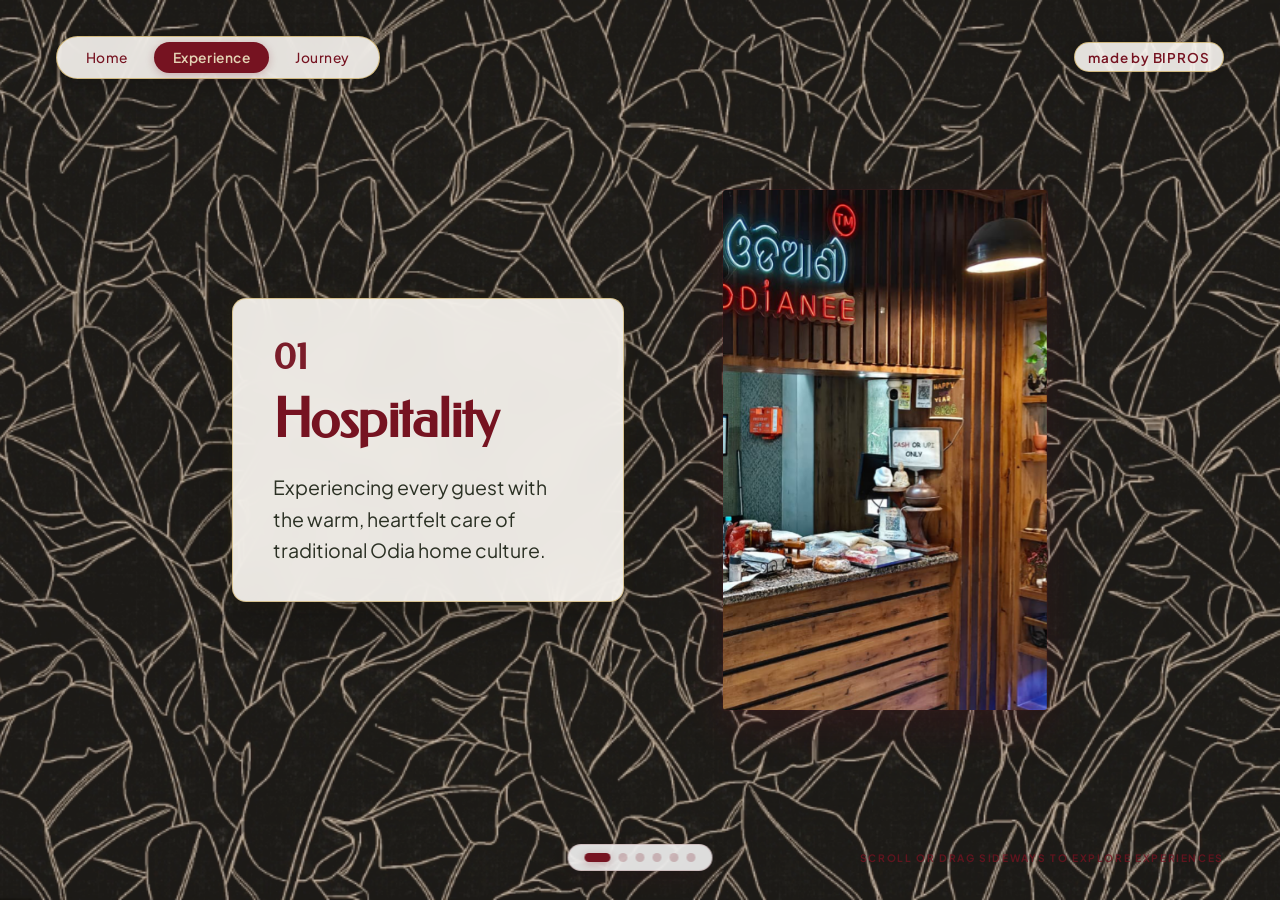
==== commit e8ed5cd0: "Add leaf-pattern background and glass styling Adds a botanical leaf background asset and a reusable " ====
--- a/experience.html
+++ b/experience.html
@@ -34,6 +34,9 @@
   <div id="app">
     
     <section id="view-history" class="view-layer active" aria-label="Experiences gallery">
+      <!-- Leaf pattern background layer just above background image -->
+      <div class="leaf-bg-layer" aria-hidden="true"></div>
+
       <div id="history-progress" class="history-progress"></div>
 
       <!-- 01: Hospitality -->
--- a/css/styles.css
+++ b/css/styles.css
@@ -66,6 +66,26 @@
   pointer-events: none;
 }
 
+/* ============================================================
+   BOTANICAL LEAF PATTERN BACKGROUND (Experience & Journey)
+   Placed just above the background image (z-index: -10)
+   with all page elements overlapping this along with the background.
+   ============================================================ */
+.leaf-bg-layer {
+  position: fixed;
+  inset: 0;
+  width: 100vw;
+  height: 100vh;
+  background-image: url('../assets/leaf-pattern.jpg');
+  background-size: cover;
+  background-position: center;
+  background-repeat: no-repeat;
+  z-index: 0;
+  pointer-events: none;
+  opacity: 0.88;
+  transition: opacity 0.4s ease;
+}
+
 .view-layer {
   position: absolute;
   inset: 0;
@@ -113,12 +133,12 @@
   gap: 0.35rem;
   padding: 0.28rem 0.5rem;
   border-radius: 9999px;
-  background: rgba(232, 220, 197, 0.4);
-  backdrop-filter: blur(8px);
-  -webkit-backdrop-filter: blur(8px);
-  border: 1px solid var(--primary);
-  color: var(--primary);
-  box-shadow: 0 4px 16px rgba(118, 19, 33, 0.08);
+  background: rgba(255, 252, 247, 0.88);
+  backdrop-filter: blur(12px);
+  -webkit-backdrop-filter: blur(12px);
+  border: 1px solid rgba(184, 134, 11, 0.45);
+  color: var(--primary);
+  box-shadow: 0 4px 18px rgba(0, 0, 0, 0.18);
 }
 
 @media (min-width: 768px) {
@@ -185,11 +205,18 @@
   color: var(--primary);
   text-decoration: none;
   cursor: pointer;
-  transition: opacity 0.2s ease;
+  background: rgba(255, 252, 247, 0.88);
+  padding: 0.35rem 0.85rem;
+  border-radius: 9999px;
+  border: 1px solid rgba(184, 134, 11, 0.45);
+  box-shadow: 0 4px 16px rgba(0, 0, 0, 0.16);
+  transition: all 0.25s ease;
 }
 
 .header-credit a:hover {
-  opacity: 0.75;
+  background: #ffffff;
+  border-color: rgba(184, 134, 11, 0.8);
+  box-shadow: 0 6px 20px rgba(0, 0, 0, 0.22);
 }
 
 #view-collection {
@@ -726,6 +753,7 @@
   justify-content: center;
   padding: 2rem 1.5rem;
   position: relative;
+  z-index: 2;
   contain: layout style paint;
 }
 
@@ -756,6 +784,21 @@
 
 .section-content {
   width: 100%;
+  position: relative;
+  z-index: 2;
+  background: rgba(255, 252, 247, 0.9);
+  backdrop-filter: blur(16px);
+  -webkit-backdrop-filter: blur(16px);
+  border: 1px solid rgba(184, 134, 11, 0.38);
+  border-radius: 14px;
+  padding: 2.2rem 2.5rem;
+  box-shadow: 0 16px 45px rgba(0, 0, 0, 0.26), 0 0 20px rgba(212, 175, 55, 0.08);
+}
+
+@media (max-width: 767px) {
+  .section-content {
+    padding: 1.4rem 1.6rem;
+  }
 }
 
 @media (min-width: 768px) {
@@ -1016,6 +1059,7 @@
   position: relative;
   width: 100%;
   min-height: 650vh; 
+  z-index: 2;
 }
 
 .process-pin-wrapper {
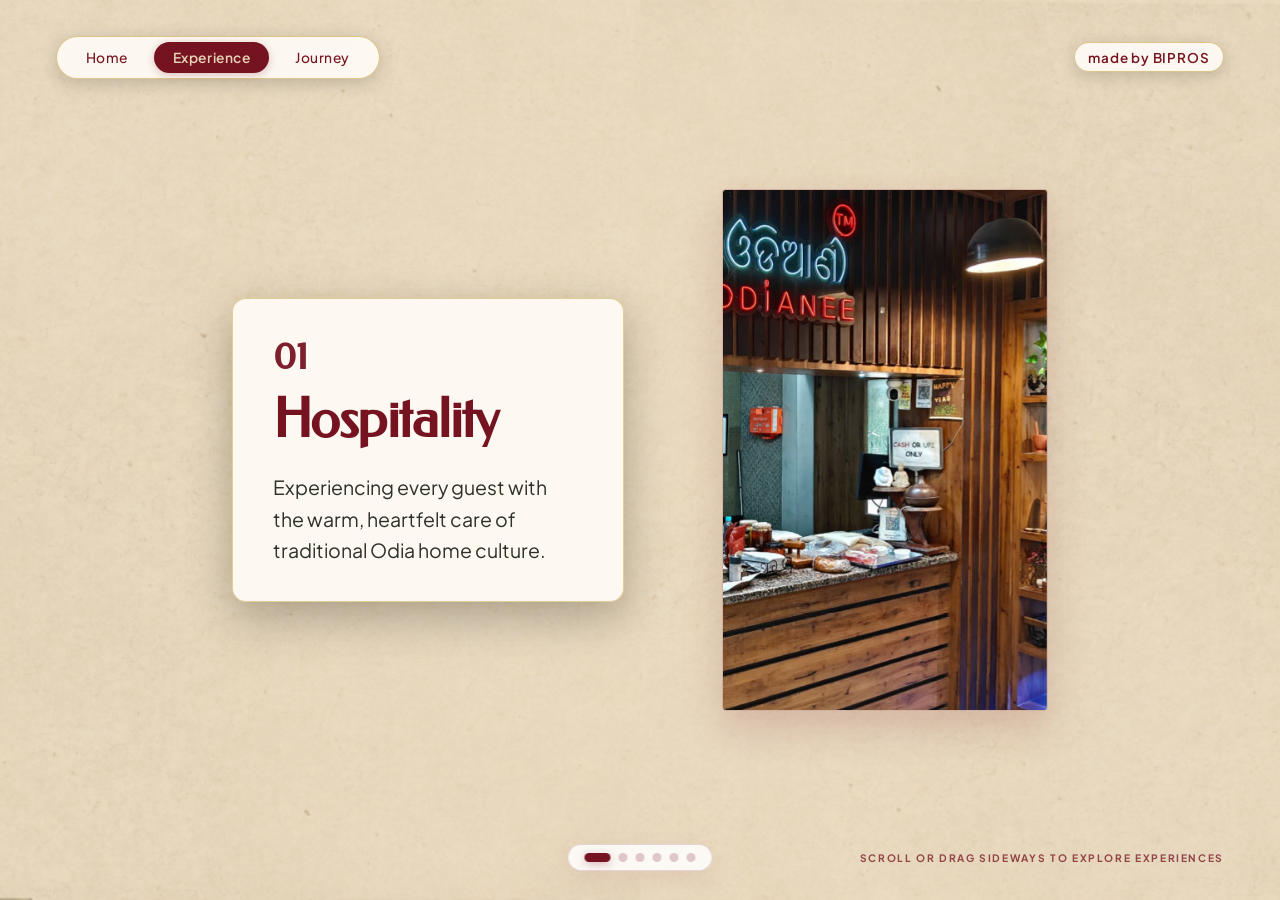
==== commit 1271f812: "Fix leaf background layering across pages Add a fixed botanical leaf overlay and ensure it sits abov" ====
--- a/experience.html
+++ b/experience.html
@@ -10,15 +10,17 @@
   <link rel="preconnect" href="https://fonts.googleapis.com" />
   <link href="https://fonts.googleapis.com/css2?family=Federo&family=Noto+Sans+Oriya:wght@400;500;600;700;800;900&family=Plus+Jakarta+Sans:wght@300;400;500;600;700;800&display=swap" rel="stylesheet" />
 
-  <link rel="stylesheet" href="css/styles.css" />
+  <link rel="stylesheet" href="css/styles.css?v=leaves_2" />
 
   <script src="assets/libs/three.min.js"></script>
   <script src="assets/libs/gsap.min.js"></script>
   <script src="assets/libs/ScrollTrigger.min.js"></script>
 </head>
-<body>
+<body class="page-experience">
+  <!-- Botanical Leaf Background Layer directly on Body, just above background image -->
+  <div class="leaf-bg-layer" aria-hidden="true" style="position: fixed; inset: 0; width: 100vw; height: 100vh; background-image: url('assets/leaf-pattern.jpg'); background-size: cover; background-position: center; background-repeat: no-repeat; z-index: 1; pointer-events: none; opacity: 0.92;"></div>
 
-  <header class="site-header">
+  <header class="site-header" style="position: fixed; z-index: 60;">
     <div class="header-inner">
       <nav class="main-nav">
         <a href="index.html" class="nav-link" data-view="collection">Home</a>
@@ -31,12 +33,9 @@
     </div>
   </header>
 
-  <div id="app">
+  <div id="app" style="position: relative; z-index: 5;">
     
-    <section id="view-history" class="view-layer active" aria-label="Experiences gallery">
-      <!-- Leaf pattern background layer just above background image -->
-      <div class="leaf-bg-layer" aria-hidden="true"></div>
-
+    <section id="view-history" class="view-layer active" aria-label="Experiences gallery" style="position: relative; z-index: 5;">
       <div id="history-progress" class="history-progress"></div>
 
       <!-- 01: Hospitality -->
--- a/css/styles.css
+++ b/css/styles.css
@@ -72,18 +72,36 @@
    with all page elements overlapping this along with the background.
    ============================================================ */
 .leaf-bg-layer {
-  position: fixed;
-  inset: 0;
-  width: 100vw;
-  height: 100vh;
-  background-image: url('../assets/leaf-pattern.jpg');
-  background-size: cover;
-  background-position: center;
-  background-repeat: no-repeat;
-  z-index: 0;
-  pointer-events: none;
-  opacity: 0.88;
-  transition: opacity 0.4s ease;
+  position: fixed !important;
+  inset: 0 !important;
+  top: 0 !important;
+  left: 0 !important;
+  width: 100vw !important;
+  height: 100vh !important;
+  background-image: url('../assets/leaf-pattern.jpg') !important;
+  background-size: cover !important;
+  background-position: center !important;
+  background-repeat: no-repeat !important;
+  z-index: 1 !important;
+  pointer-events: none !important;
+  opacity: 0.92 !important;
+  display: block !important;
+}
+
+body.page-experience,
+body.page-journey {
+  background-color: #0e0c0a !important;
+  background-image: url('../assets/leaf-pattern.jpg'), url('../assets/primary-bg.png') !important;
+  background-size: cover, cover !important;
+  background-position: center, center !important;
+  background-repeat: no-repeat, no-repeat !important;
+  background-attachment: fixed, fixed !important;
+}
+
+body.page-experience #app,
+body.page-journey #app {
+  position: relative;
+  z-index: 5;
 }
 
 .view-layer {
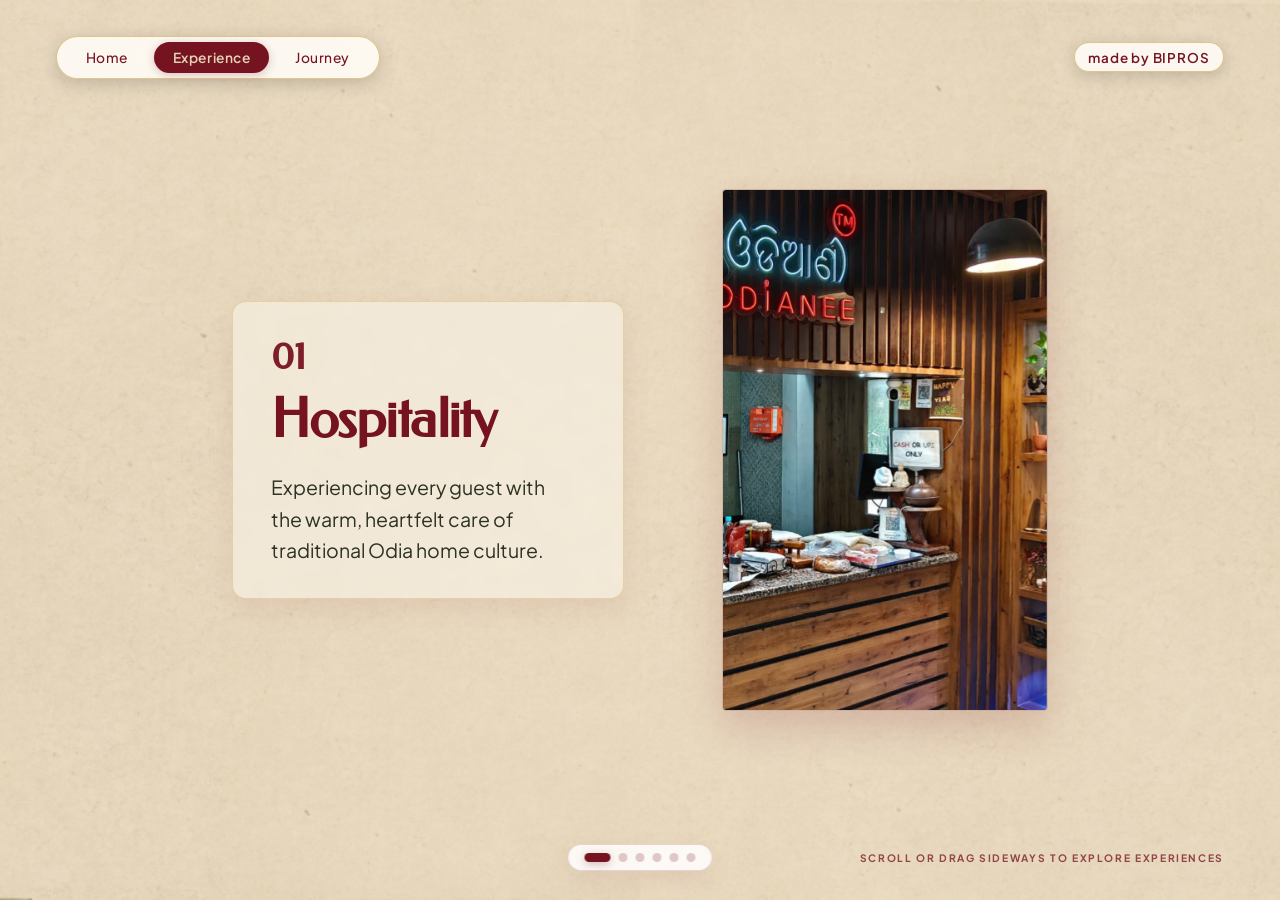
==== commit a1598828: "Refine leaf background and UI styling Add leaf background asset and test images; update css/styles.c" ====
--- a/experience.html
+++ b/experience.html
@@ -18,7 +18,7 @@
 </head>
 <body class="page-experience">
   <!-- Botanical Leaf Background Layer directly on Body, just above background image -->
-  <div class="leaf-bg-layer" aria-hidden="true" style="position: fixed; inset: 0; width: 100vw; height: 100vh; background-image: url('assets/leaf-pattern.jpg'); background-size: cover; background-position: center; background-repeat: no-repeat; z-index: 1; pointer-events: none; opacity: 0.92;"></div>
+  <div class="leaf-bg-layer" aria-hidden="true" style="position: fixed; inset: 0; width: 100vw; height: 100vh; background-image: url('assets/leaf-pattern.png'); background-size: cover; background-position: center; background-repeat: no-repeat; z-index: -5; pointer-events: none; opacity: 0.82; mix-blend-mode: multiply;"></div>
 
   <header class="site-header" style="position: fixed; z-index: 60;">
     <div class="header-inner">
--- a/css/styles.css
+++ b/css/styles.css
@@ -69,7 +69,7 @@
 /* ============================================================
    BOTANICAL LEAF PATTERN BACKGROUND (Experience & Journey)
    Placed just above the background image (z-index: -10)
-   with all page elements overlapping this along with the background.
+   Blends seamlessly with the parchment background as a transparent layer
    ============================================================ */
 .leaf-bg-layer {
   position: fixed !important;
@@ -78,30 +78,31 @@
   left: 0 !important;
   width: 100vw !important;
   height: 100vh !important;
-  background-image: url('../assets/leaf-pattern.jpg') !important;
+  background-image: url('../assets/leaf-pattern.png') !important;
   background-size: cover !important;
   background-position: center !important;
   background-repeat: no-repeat !important;
-  z-index: 1 !important;
+  z-index: -5 !important;
   pointer-events: none !important;
-  opacity: 0.92 !important;
+  opacity: 0.82 !important;
+  mix-blend-mode: multiply !important;
   display: block !important;
 }
 
 body.page-experience,
 body.page-journey {
-  background-color: #0e0c0a !important;
-  background-image: url('../assets/leaf-pattern.jpg'), url('../assets/primary-bg.png') !important;
-  background-size: cover, cover !important;
-  background-position: center, center !important;
-  background-repeat: no-repeat, no-repeat !important;
-  background-attachment: fixed, fixed !important;
+  background-color: #e6d8bd !important;
+  background-image: url('../assets/primary-bg.png') !important;
+  background-size: cover !important;
+  background-position: center !important;
+  background-repeat: no-repeat !important;
+  background-attachment: fixed !important;
 }
 
 body.page-experience #app,
 body.page-journey #app {
   position: relative;
-  z-index: 5;
+  z-index: 1;
 }
 
 .view-layer {
@@ -804,13 +805,13 @@
   width: 100%;
   position: relative;
   z-index: 2;
-  background: rgba(255, 252, 247, 0.9);
-  backdrop-filter: blur(16px);
-  -webkit-backdrop-filter: blur(16px);
-  border: 1px solid rgba(184, 134, 11, 0.38);
+  background: rgba(255, 252, 247, 0.45);
+  backdrop-filter: blur(6px);
+  -webkit-backdrop-filter: blur(6px);
+  border: 1px solid rgba(184, 134, 11, 0.25);
   border-radius: 14px;
-  padding: 2.2rem 2.5rem;
-  box-shadow: 0 16px 45px rgba(0, 0, 0, 0.26), 0 0 20px rgba(212, 175, 55, 0.08);
+  padding: 2rem 2.4rem;
+  box-shadow: 0 10px 30px rgba(118, 19, 33, 0.08);
 }
 
 @media (max-width: 767px) {
